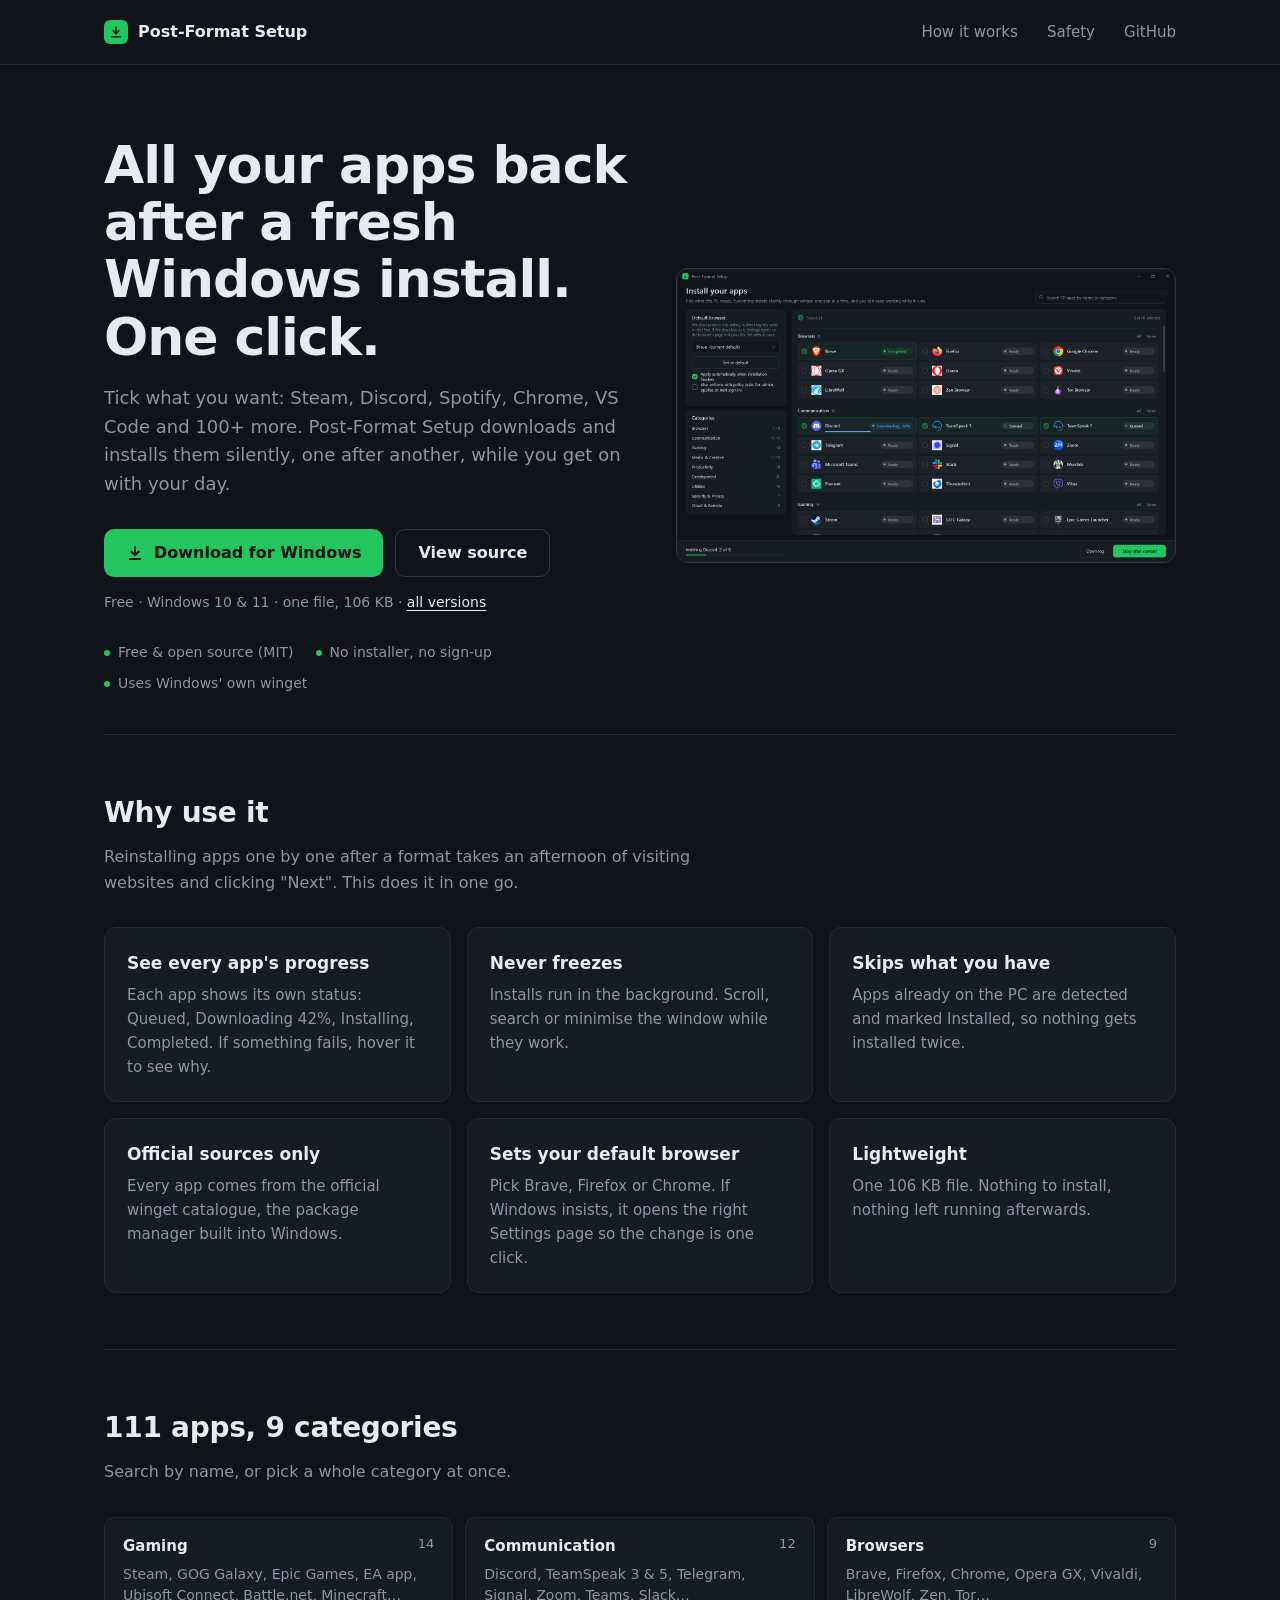
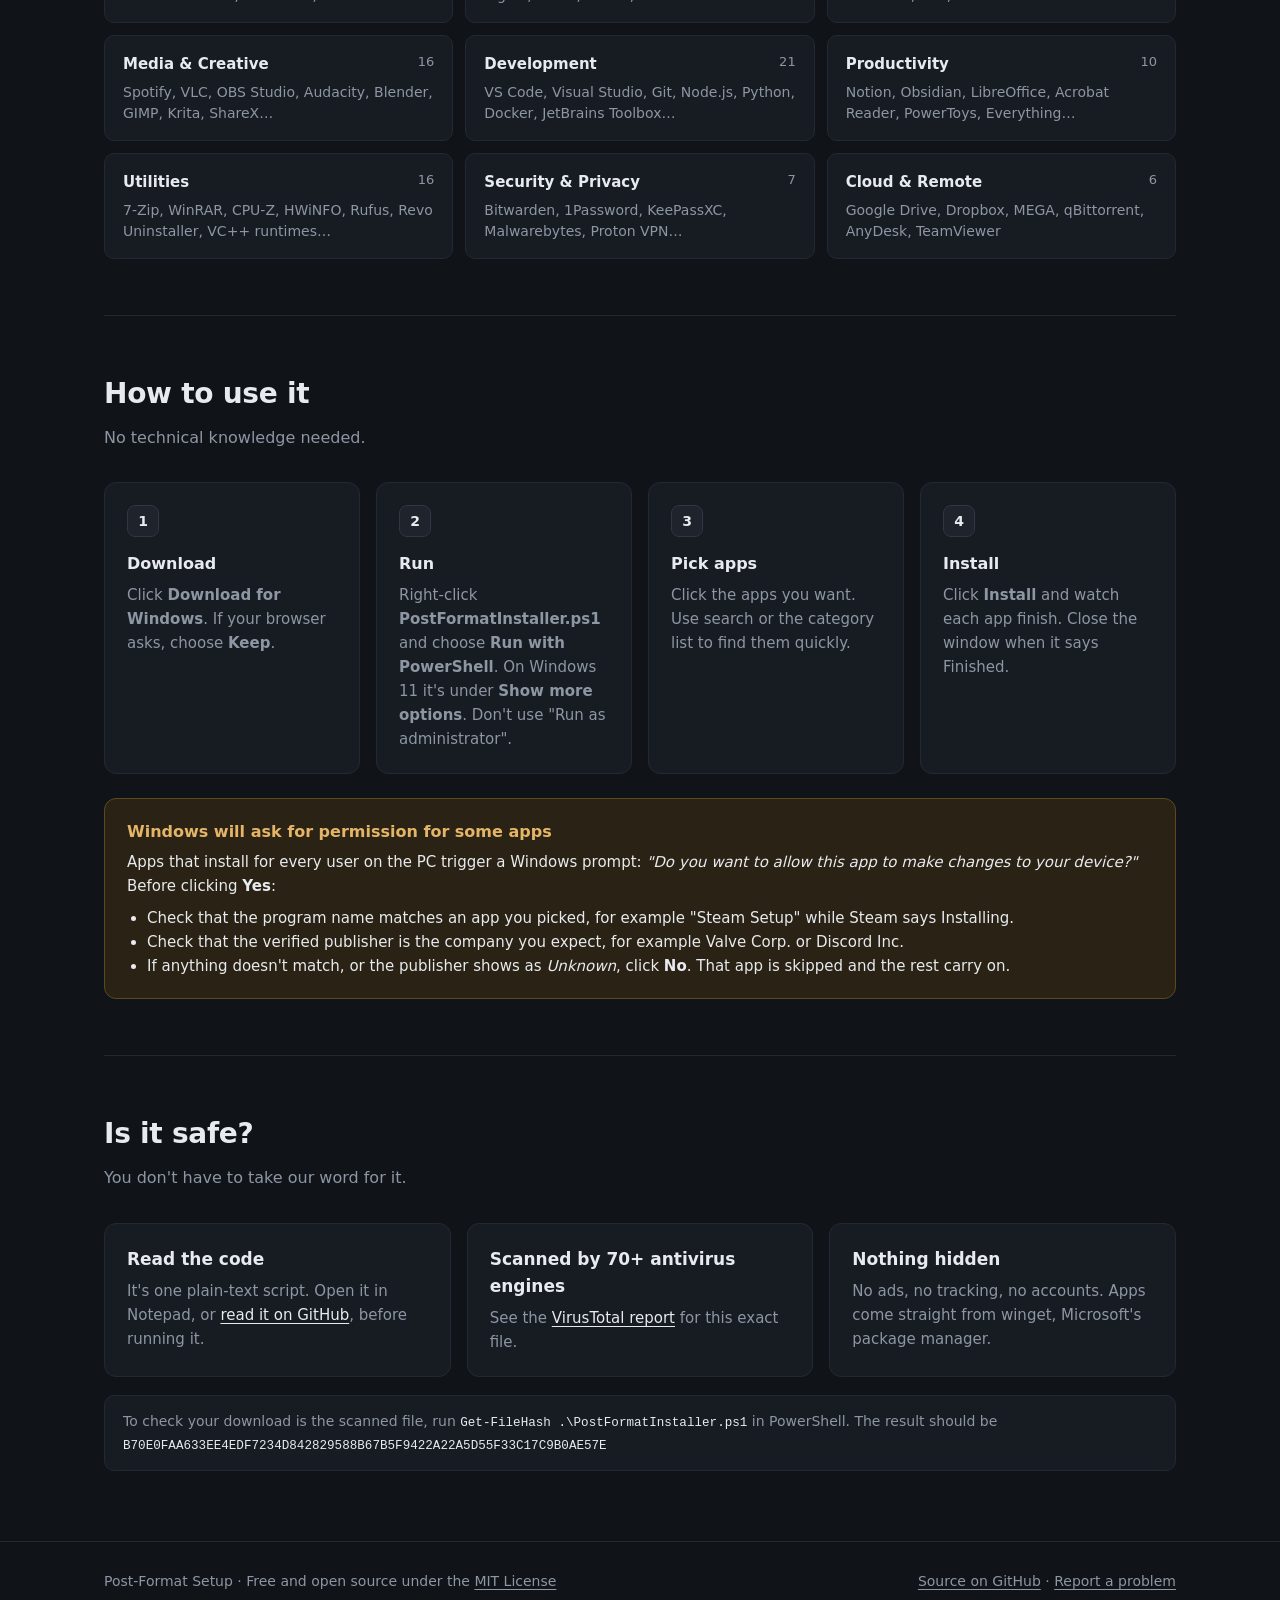
==== docs/index.html @ 49cec513 "Add download page, release download link and screenshot" ====
<!doctype html>
<html lang="en">
<head>
<meta charset="utf-8">
<meta name="viewport" content="width=device-width, initial-scale=1">
<title>Post-Format Setup: install all your apps in one click</title>
<meta name="description" content="Free, open-source Windows tool that installs 111 popular apps after a fresh Windows install. One small PowerShell file, no dependencies.">
<meta property="og:title" content="Post-Format Setup">
<meta property="og:description" content="Install all your apps after a fresh Windows install, in one click. Free and open source.">
<meta property="og:image" content="https://makteti.github.io/post-format-setup/screenshot.png">
<meta name="color-scheme" content="dark">
<style>
  :root {
    --bg: #101318; --surface: #171b22; --surface2: #1e232c; --line: #232934; --line2: #2f3743;
    --text: #e7eaee; --muted: #8d96a3; --accent: #22c55e; --accent-hover: #3bd573; --on-accent: #0b1410;
    --warn-bg: #2a2214; --warn-line: #5c4a1f; --warn: #e5b567;
  }
  * { box-sizing: border-box; }
  html { scroll-behavior: smooth; }
  @media (prefers-reduced-motion: reduce) { html { scroll-behavior: auto; } }
  body {
    margin: 0; background: var(--bg); color: var(--text);
    font: 16px/1.6 "Segoe UI Variable Text", "Segoe UI", system-ui, -apple-system, Roboto, sans-serif;
    -webkit-font-smoothing: antialiased;
  }
  a { color: var(--text); text-underline-offset: 3px; }
  a:focus-visible, .btn:focus-visible { outline: 2px solid #9cc9ff; outline-offset: 3px; border-radius: 8px; }
  .wrap { max-width: 1120px; margin: 0 auto; padding: 0 24px; }
  code, .mono { font-family: "Cascadia Mono", Consolas, ui-monospace, monospace; font-size: .9em; }

  /* Header */
  header { border-bottom: 1px solid var(--line); }
  header .wrap { display: flex; align-items: center; justify-content: space-between; height: 64px; }
  .brand { display: flex; align-items: center; gap: 10px; font-weight: 600; text-decoration: none; }
  .mark { width: 24px; height: 24px; border-radius: 6px; background: var(--accent); display: grid; place-items: center; }
  header nav a { color: var(--muted); text-decoration: none; margin-left: 24px; font-size: 15px; }
  header nav a:hover { color: var(--text); }

  /* Hero */
  .hero { padding: 72px 0 40px; display: grid; grid-template-columns: 1.05fr 1fr; gap: 48px; align-items: center; }
  h1 { font-size: clamp(34px, 5vw, 52px); line-height: 1.1; margin: 0 0 18px; letter-spacing: -0.02em; font-weight: 650; }
  .lede { color: var(--muted); font-size: 18px; margin: 0 0 30px; max-width: 34em; }
  .cta { display: flex; flex-wrap: wrap; gap: 12px; align-items: center; }
  .btn {
    display: inline-flex; align-items: center; gap: 10px; height: 48px; padding: 0 22px; border-radius: 10px;
    font-weight: 600; text-decoration: none; font-size: 16px; transition: background-color .15s ease, border-color .15s ease;
  }
  .btn-primary { background: var(--accent); color: var(--on-accent); }
  .btn-primary:hover { background: var(--accent-hover); }
  .btn-ghost { border: 1px solid var(--line2); color: var(--text); }
  .btn-ghost:hover { background: var(--surface2); }
  .meta { color: var(--muted); font-size: 14px; margin-top: 14px; }
  .facts { list-style: none; padding: 0; margin: 28px 0 0; display: flex; flex-wrap: wrap; gap: 8px 22px; color: var(--muted); font-size: 14px; }
  .facts li::before { content: ""; display: inline-block; width: 6px; height: 6px; border-radius: 50%; background: var(--accent); margin-right: 8px; vertical-align: middle; }
  .hero-shot { border: 1px solid var(--line2); border-radius: 12px; overflow: hidden; background: var(--surface); }
  .hero-shot img { display: block; width: 100%; height: auto; }

  /* Sections */
  section { padding: 56px 0; border-top: 1px solid var(--line); }
  h2 { font-size: 28px; margin: 0 0 8px; letter-spacing: -0.01em; font-weight: 650; }
  .sub { color: var(--muted); margin: 0 0 32px; max-width: 40em; }

  .features { display: grid; grid-template-columns: repeat(3, 1fr); gap: 16px; }
  .card { background: var(--surface); border: 1px solid var(--line); border-radius: 12px; padding: 22px; }
  .card h3 { font-size: 17px; margin: 0 0 6px; }
  .card p { margin: 0; color: var(--muted); font-size: 15px; }

  .cats { display: grid; grid-template-columns: repeat(3, 1fr); gap: 12px; }
  .cat { background: var(--surface); border: 1px solid var(--line); border-radius: 10px; padding: 16px 18px; }
  .cat b { display: flex; justify-content: space-between; font-size: 15px; }
  .cat b span { color: var(--muted); font-weight: 400; font-size: 13px; }
  .cat p { margin: 6px 0 0; color: var(--muted); font-size: 14px; line-height: 1.5; }

  .steps { list-style: none; padding: 0; margin: 0; display: grid; grid-template-columns: repeat(4, 1fr); gap: 16px; counter-reset: s; }
  .steps li { background: var(--surface); border: 1px solid var(--line); border-radius: 12px; padding: 22px; counter-increment: s; }
  .steps li::before {
    content: counter(s); display: grid; place-items: center; width: 30px; height: 30px; border-radius: 8px;
    background: var(--surface2); border: 1px solid var(--line2); font-weight: 600; font-size: 14px; margin-bottom: 14px;
  }
  .steps h3 { font-size: 16px; margin: 0 0 6px; }
  .steps p { margin: 0; color: var(--muted); font-size: 15px; }

  .warn { margin-top: 24px; background: var(--warn-bg); border: 1px solid var(--warn-line); border-radius: 12px; padding: 20px 22px; }
  .warn h3 { margin: 0 0 6px; font-size: 16px; color: var(--warn); }
  .warn p, .warn li { color: var(--text); font-size: 15px; }
  .warn ul { margin: 8px 0 0; padding-left: 20px; }
  .warn p { margin: 0; }

  .trust { display: grid; grid-template-columns: repeat(3, 1fr); gap: 16px; }
  .hash { margin-top: 18px; background: var(--surface); border: 1px solid var(--line); border-radius: 10px; padding: 14px 18px; overflow-wrap: anywhere; color: var(--muted); font-size: 14px; }
  .hash code { color: var(--text); }

  footer { border-top: 1px solid var(--line); padding: 28px 0 40px; color: var(--muted); font-size: 14px; }
  footer .wrap { display: flex; flex-wrap: wrap; justify-content: space-between; gap: 12px; }
  footer a { color: var(--muted); }

  @media (max-width: 900px) {
    .hero { grid-template-columns: 1fr; padding-top: 48px; }
    .features, .cats, .trust { grid-template-columns: 1fr 1fr; }
    .steps { grid-template-columns: 1fr 1fr; }
  }
  @media (max-width: 600px) {
    .wrap { padding: 0 16px; }
    header nav a:not(.gh) { display: none; }
    .features, .cats, .trust, .steps { grid-template-columns: 1fr; }
    .btn { width: 100%; justify-content: center; }
  }
</style>
</head>
<body>

<header>
  <div class="wrap">
    <a class="brand" href="#">
      <span class="mark" aria-hidden="true">
        <svg width="14" height="14" viewBox="0 0 24 24" fill="none" stroke="#0b1410" stroke-width="2.6" stroke-linecap="round" stroke-linejoin="round"><path d="M12 4v11M7 10l5 5 5-5M5 20h14"/></svg>
      </span>
      Post-Format Setup
    </a>
    <nav>
      <a href="#how">How it works</a>
      <a href="#safety">Safety</a>
      <a class="gh" href="https://github.com/Makteti/post-format-setup">GitHub</a>
    </nav>
  </div>
</header>

<main class="wrap">
  <div class="hero">
    <div>
      <h1>All your apps back after a fresh Windows install. One click.</h1>
      <p class="lede">Tick what you want: Steam, Discord, Spotify, Chrome, VS Code and 100+ more. Post-Format Setup downloads and installs them silently, one after another, while you get on with your day.</p>
      <div class="cta">
        <a class="btn btn-primary" href="https://github.com/Makteti/post-format-setup/releases/latest/download/PostFormatInstaller.ps1" download>
          <svg width="18" height="18" viewBox="0 0 24 24" fill="none" stroke="currentColor" stroke-width="2.4" stroke-linecap="round" stroke-linejoin="round" aria-hidden="true"><path d="M12 4v11M7 10l5 5 5-5M5 20h14"/></svg>
          Download for Windows
        </a>
        <a class="btn btn-ghost" href="https://github.com/Makteti/post-format-setup">View source</a>
      </div>
      <p class="meta">Free · Windows 10 &amp; 11 · one file, 106 KB · <a href="https://github.com/Makteti/post-format-setup/releases">all versions</a></p>
      <ul class="facts">
        <li>Free &amp; open source (MIT)</li>
        <li>No installer, no sign-up</li>
        <li>Uses Windows' own winget</li>
      </ul>
    </div>
    <figure class="hero-shot" style="margin:0">
      <img src="screenshot.png" width="1600" height="940" alt="The Post-Format Setup window: apps grouped by category as tiles, with Brave completed, Discord downloading at 52 percent and TeamSpeak queued.">
    </figure>
  </div>

  <section aria-labelledby="f-h">
    <h2 id="f-h">Why use it</h2>
    <p class="sub">Reinstalling apps one by one after a format takes an afternoon of visiting websites and clicking "Next". This does it in one go.</p>
    <div class="features">
      <div class="card"><h3>See every app's progress</h3><p>Each app shows its own status: Queued, Downloading 42%, Installing, Completed. If something fails, hover it to see why.</p></div>
      <div class="card"><h3>Never freezes</h3><p>Installs run in the background. Scroll, search or minimise the window while they work.</p></div>
      <div class="card"><h3>Skips what you have</h3><p>Apps already on the PC are detected and marked Installed, so nothing gets installed twice.</p></div>
      <div class="card"><h3>Official sources only</h3><p>Every app comes from the official winget catalogue, the package manager built into Windows.</p></div>
      <div class="card"><h3>Sets your default browser</h3><p>Pick Brave, Firefox or Chrome. If Windows insists, it opens the right Settings page so the change is one click.</p></div>
      <div class="card"><h3>Lightweight</h3><p>One 106 KB file. Nothing to install, nothing left running afterwards.</p></div>
    </div>
  </section>

  <section aria-labelledby="c-h">
    <h2 id="c-h">111 apps, 9 categories</h2>
    <p class="sub">Search by name, or pick a whole category at once.</p>
    <div class="cats">
      <div class="cat"><b>Gaming <span>14</span></b><p>Steam, GOG Galaxy, Epic Games, EA app, Ubisoft Connect, Battle.net, Minecraft…</p></div>
      <div class="cat"><b>Communication <span>12</span></b><p>Discord, TeamSpeak 3 &amp; 5, Telegram, Signal, Zoom, Teams, Slack…</p></div>
      <div class="cat"><b>Browsers <span>9</span></b><p>Brave, Firefox, Chrome, Opera GX, Vivaldi, LibreWolf, Zen, Tor…</p></div>
      <div class="cat"><b>Media &amp; Creative <span>16</span></b><p>Spotify, VLC, OBS Studio, Audacity, Blender, GIMP, Krita, ShareX…</p></div>
      <div class="cat"><b>Development <span>21</span></b><p>VS Code, Visual Studio, Git, Node.js, Python, Docker, JetBrains Toolbox…</p></div>
      <div class="cat"><b>Productivity <span>10</span></b><p>Notion, Obsidian, LibreOffice, Acrobat Reader, PowerToys, Everything…</p></div>
      <div class="cat"><b>Utilities <span>16</span></b><p>7-Zip, WinRAR, CPU-Z, HWiNFO, Rufus, Revo Uninstaller, VC++ runtimes…</p></div>
      <div class="cat"><b>Security &amp; Privacy <span>7</span></b><p>Bitwarden, 1Password, KeePassXC, Malwarebytes, Proton VPN…</p></div>
      <div class="cat"><b>Cloud &amp; Remote <span>6</span></b><p>Google Drive, Dropbox, MEGA, qBittorrent, AnyDesk, TeamViewer</p></div>
    </div>
  </section>

  <section id="how" aria-labelledby="h-h">
    <h2 id="h-h">How to use it</h2>
    <p class="sub">No technical knowledge needed.</p>
    <ol class="steps">
      <li><h3>Download</h3><p>Click <b>Download for Windows</b>. If your browser asks, choose <b>Keep</b>.</p></li>
      <li><h3>Run</h3><p>Right-click <b>PostFormatInstaller.ps1</b> and choose <b>Run with PowerShell</b>. On Windows 11 it's under <b>Show more options</b>. Don't use "Run as administrator".</p></li>
      <li><h3>Pick apps</h3><p>Click the apps you want. Use search or the category list to find them quickly.</p></li>
      <li><h3>Install</h3><p>Click <b>Install</b> and watch each app finish. Close the window when it says Finished.</p></li>
    </ol>
    <div class="warn" role="note">
      <h3>Windows will ask for permission for some apps</h3>
      <p>Apps that install for every user on the PC trigger a Windows prompt: <i>"Do you want to allow this app to make changes to your device?"</i> Before clicking <b>Yes</b>:</p>
      <ul>
        <li>Check that the program name matches an app you picked, for example "Steam Setup" while Steam says Installing.</li>
        <li>Check that the verified publisher is the company you expect, for example Valve Corp. or Discord Inc.</li>
        <li>If anything doesn't match, or the publisher shows as <i>Unknown</i>, click <b>No</b>. That app is skipped and the rest carry on.</li>
      </ul>
    </div>
  </section>

  <section id="safety" aria-labelledby="s-h">
    <h2 id="s-h">Is it safe?</h2>
    <p class="sub">You don't have to take our word for it.</p>
    <div class="trust">
      <div class="card"><h3>Read the code</h3><p>It's one plain-text script. Open it in Notepad, or <a href="https://github.com/Makteti/post-format-setup/blob/main/PostFormatInstaller.ps1">read it on GitHub</a>, before running it.</p></div>
      <div class="card"><h3>Scanned by 70+ antivirus engines</h3><p>See the <a href="https://www.virustotal.com/gui/file/b70e0faa633ee4edf7234d842829588b67b5f9422a22a5d55f33c17c9b0ae57e/detection">VirusTotal report</a> for this exact file.</p></div>
      <div class="card"><h3>Nothing hidden</h3><p>No ads, no tracking, no accounts. Apps come straight from winget, Microsoft's package manager.</p></div>
    </div>
    <p class="hash">To check your download is the scanned file, run <code>Get-FileHash .\PostFormatInstaller.ps1</code> in PowerShell. The result should be<br><code>B70E0FAA633EE4EDF7234D842829588B67B5F9422A22A5D55F33C17C9B0AE57E</code></p>
  </section>
</main>

<footer>
  <div class="wrap">
    <span>Post-Format Setup · Free and open source under the <a href="https://github.com/Makteti/post-format-setup/blob/main/LICENSE">MIT License</a></span>
    <span><a href="https://github.com/Makteti/post-format-setup">Source on GitHub</a> · <a href="https://github.com/Makteti/post-format-setup/issues">Report a problem</a></span>
  </div>
</footer>

</body>
</html>
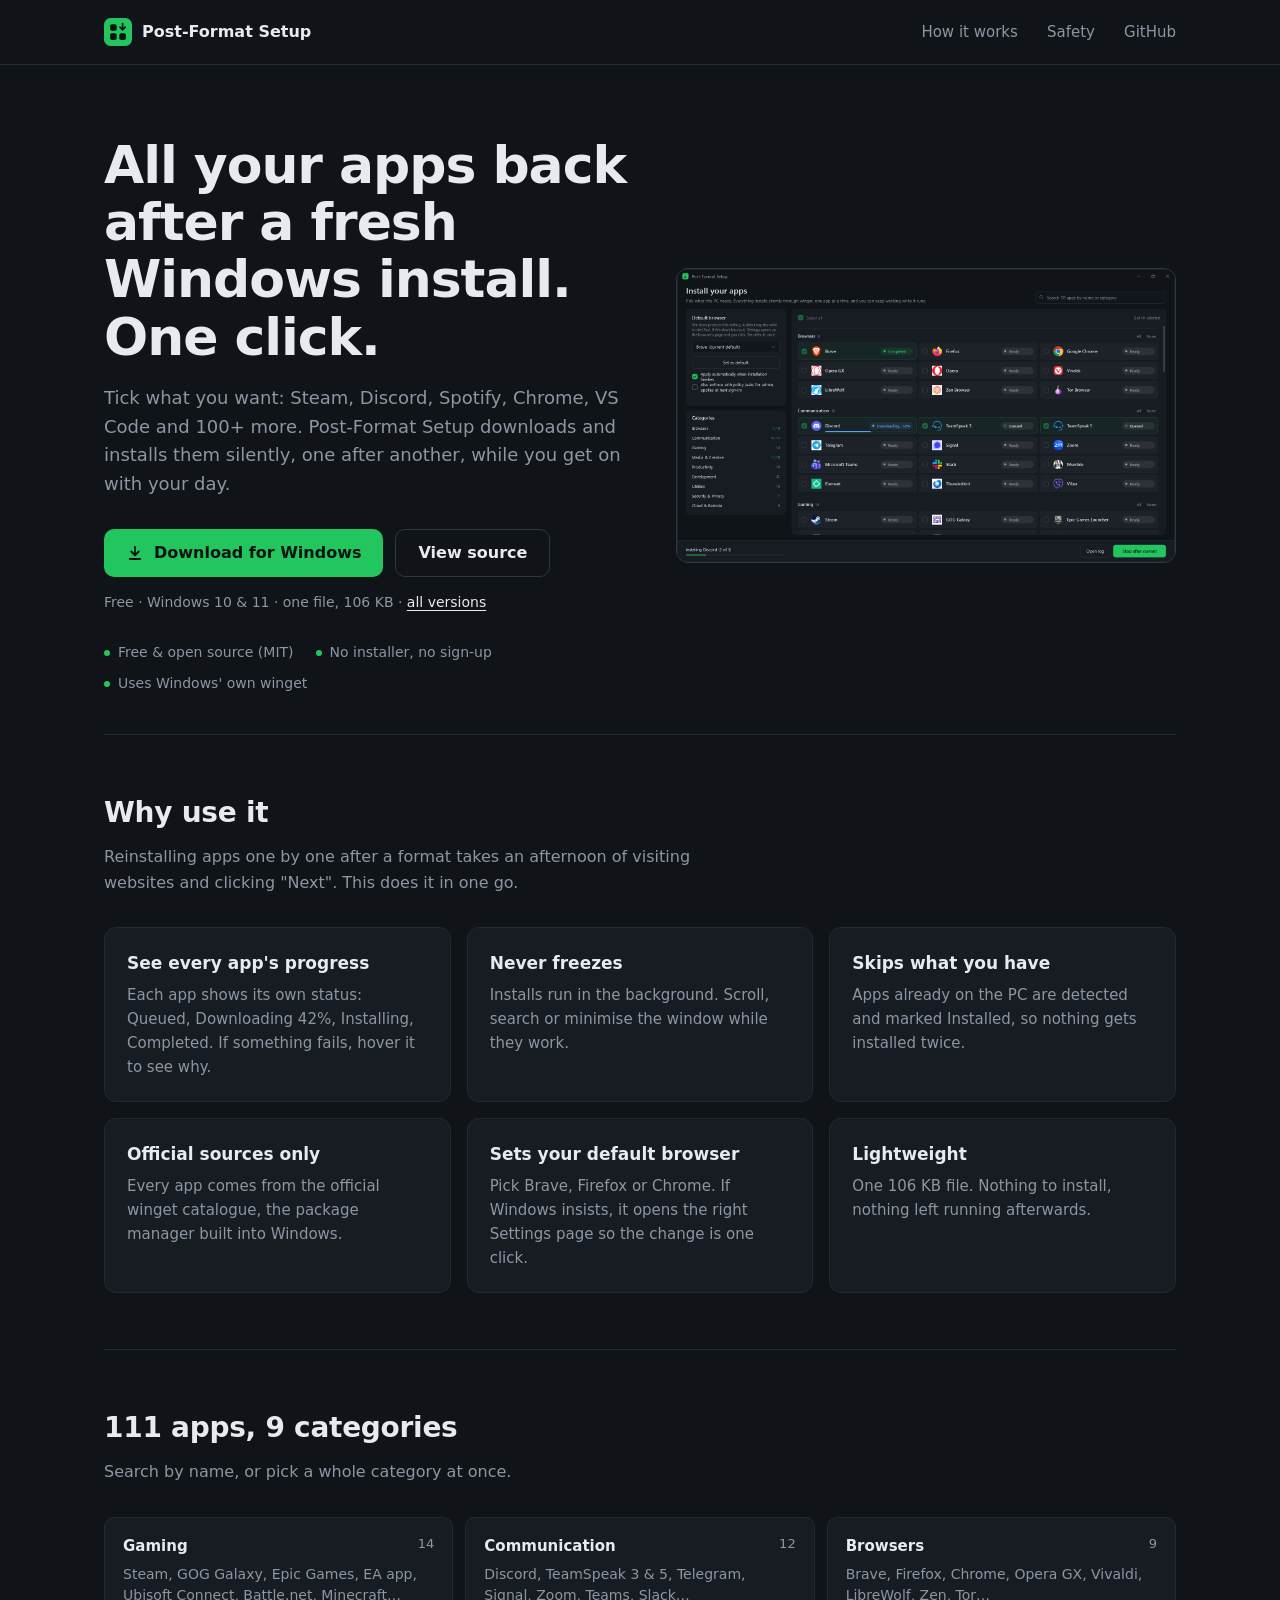
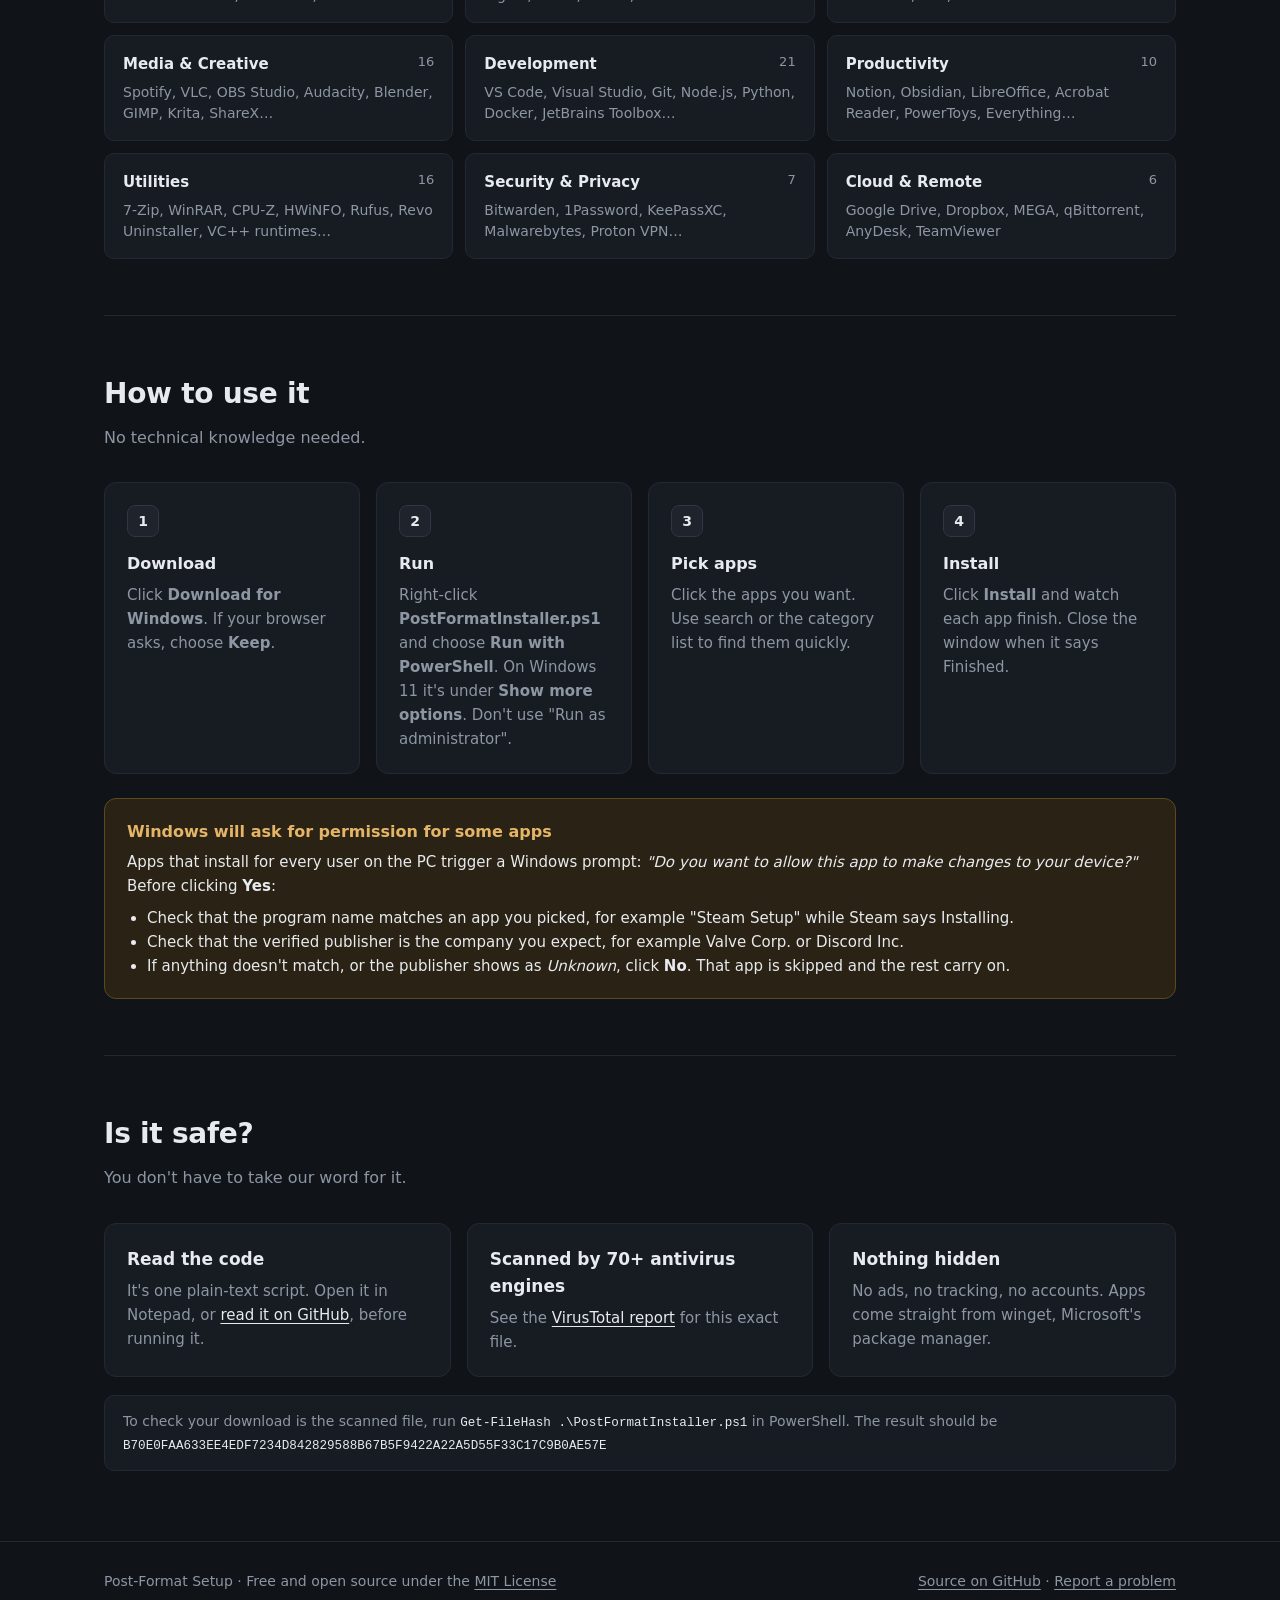
==== commit a634e1bb: "Add logo and use it on the website and README" ====
--- a/docs/index.html
+++ b/docs/index.html
@@ -9,6 +9,8 @@
 <meta property="og:description" content="Install all your apps after a fresh Windows install, in one click. Free and open source.">
 <meta property="og:image" content="https://makteti.github.io/post-format-setup/screenshot.png">
 <meta name="color-scheme" content="dark">
+<link rel="icon" href="favicon.svg" type="image/svg+xml">
+<link rel="apple-touch-icon" href="brand/logo-512.png">
 <style>
   :root {
     --bg: #101318; --surface: #171b22; --surface2: #1e232c; --line: #232934; --line2: #2f3743;
@@ -32,7 +34,6 @@
   header { border-bottom: 1px solid var(--line); }
   header .wrap { display: flex; align-items: center; justify-content: space-between; height: 64px; }
   .brand { display: flex; align-items: center; gap: 10px; font-weight: 600; text-decoration: none; }
-  .mark { width: 24px; height: 24px; border-radius: 6px; background: var(--accent); display: grid; place-items: center; }
   header nav a { color: var(--muted); text-decoration: none; margin-left: 24px; font-size: 15px; }
   header nav a:hover { color: var(--text); }
 
@@ -112,9 +113,7 @@
 <header>
   <div class="wrap">
     <a class="brand" href="#">
-      <span class="mark" aria-hidden="true">
-        <svg width="14" height="14" viewBox="0 0 24 24" fill="none" stroke="#0b1410" stroke-width="2.6" stroke-linecap="round" stroke-linejoin="round"><path d="M12 4v11M7 10l5 5 5-5M5 20h14"/></svg>
-      </span>
+      <img src="brand/logo.svg" width="28" height="28" alt="">
       Post-Format Setup
     </a>
     <nav>
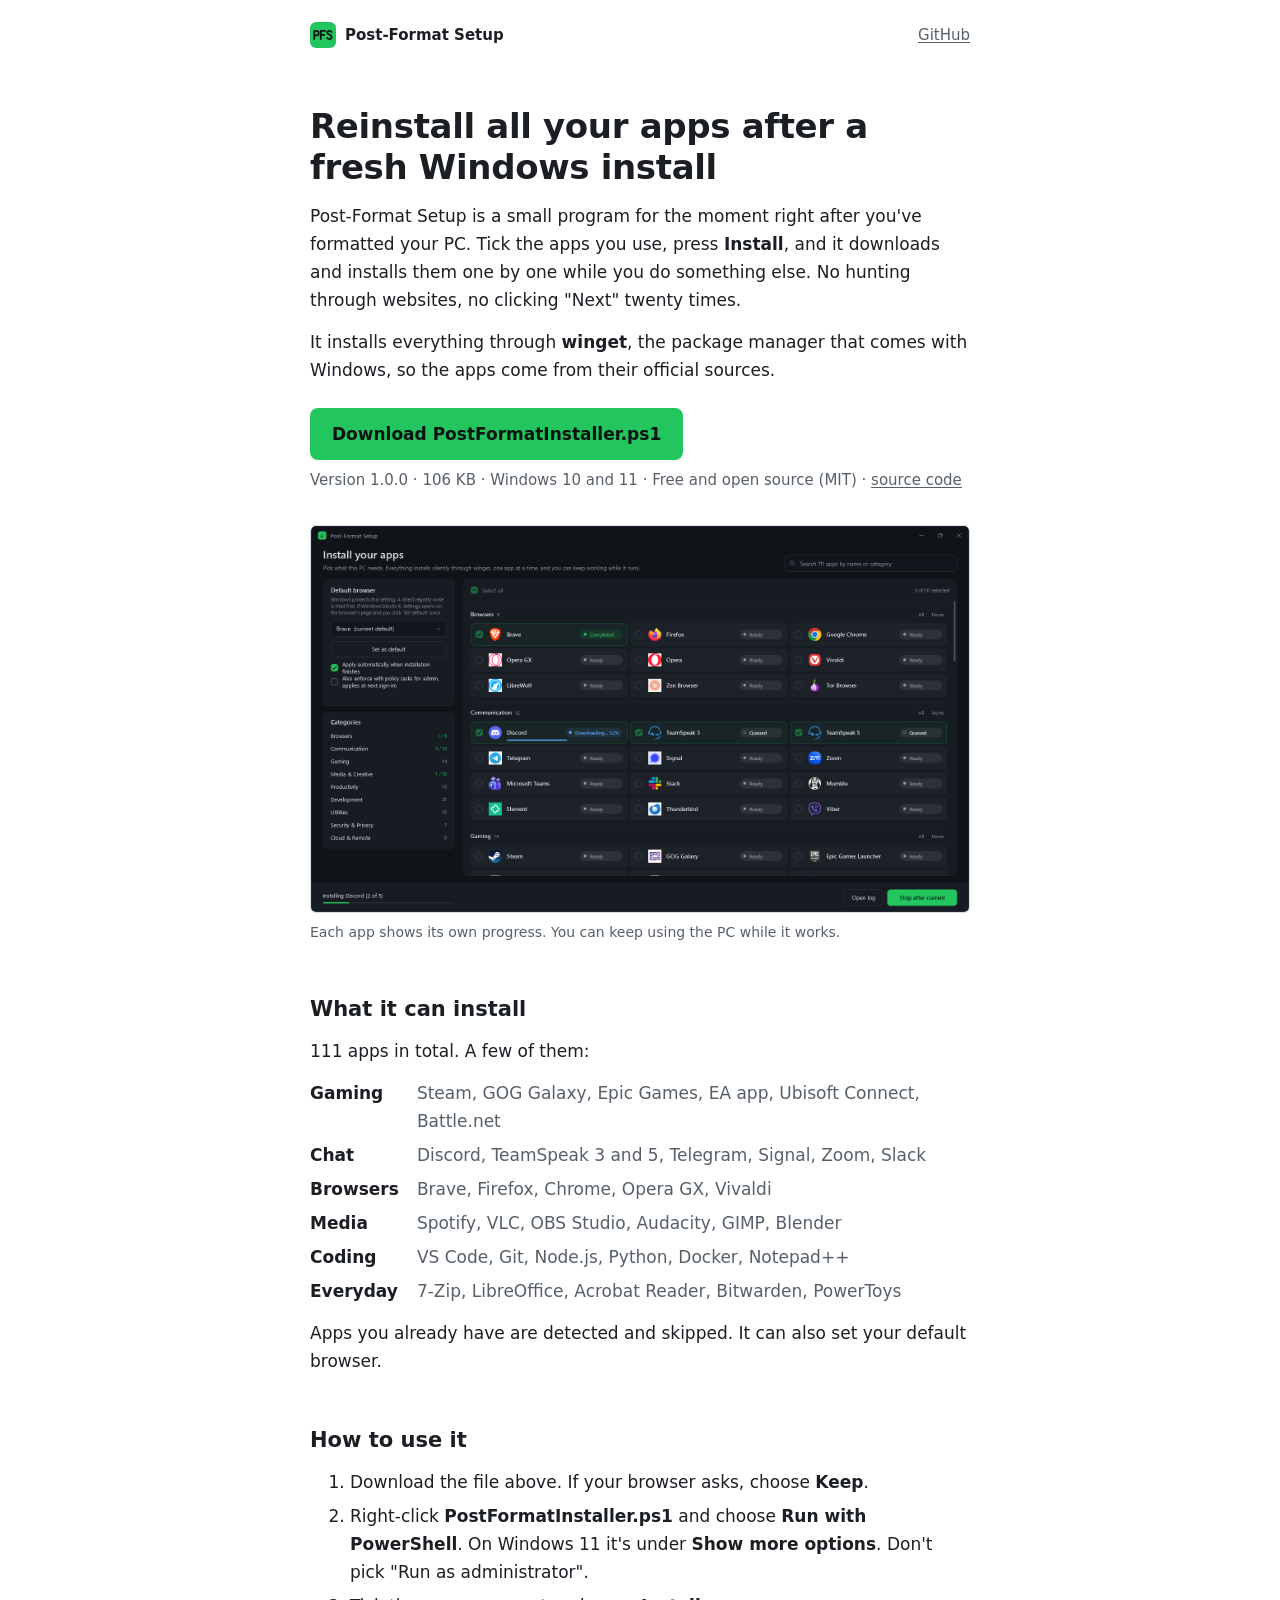
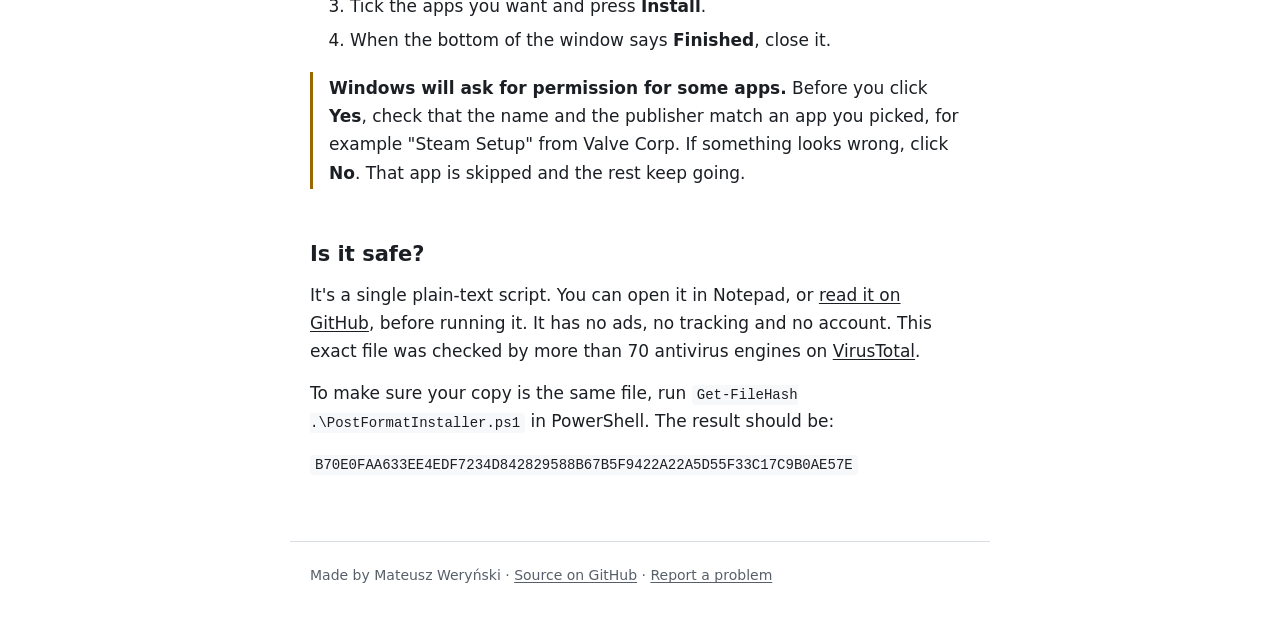
==== commit d3a13583: "Simplify website and add PFS lettering to the logo" ====
--- a/docs/index.html
+++ b/docs/index.html
@@ -3,217 +3,122 @@
 <head>
 <meta charset="utf-8">
 <meta name="viewport" content="width=device-width, initial-scale=1">
-<title>Post-Format Setup: install all your apps in one click</title>
-<meta name="description" content="Free, open-source Windows tool that installs 111 popular apps after a fresh Windows install. One small PowerShell file, no dependencies.">
+<title>Post-Format Setup</title>
+<meta name="description" content="A small, free Windows program that reinstalls your apps after you format your PC. Tick what you want, press Install.">
 <meta property="og:title" content="Post-Format Setup">
-<meta property="og:description" content="Install all your apps after a fresh Windows install, in one click. Free and open source.">
+<meta property="og:description" content="A small, free Windows program that reinstalls your apps after you format your PC.">
 <meta property="og:image" content="https://makteti.github.io/post-format-setup/screenshot.png">
-<meta name="color-scheme" content="dark">
 <link rel="icon" href="favicon.svg" type="image/svg+xml">
 <link rel="apple-touch-icon" href="brand/logo-512.png">
 <style>
   :root {
-    --bg: #101318; --surface: #171b22; --surface2: #1e232c; --line: #232934; --line2: #2f3743;
-    --text: #e7eaee; --muted: #8d96a3; --accent: #22c55e; --accent-hover: #3bd573; --on-accent: #0b1410;
-    --warn-bg: #2a2214; --warn-line: #5c4a1f; --warn: #e5b567;
+    --bg: #ffffff; --text: #1b1f24; --muted: #57606a; --line: #d8dee4; --soft: #f6f8fa;
+    --button: #22c55e; --button-hover: #1fb455; --on-button: #0b1410; --note: #9a6700;
+    color-scheme: light dark;
+  }
+  @media (prefers-color-scheme: dark) {
+    :root { --bg: #0f1216; --text: #e6e9ed; --muted: #9aa4af; --line: #2a313b; --soft: #161b22; --note: #d29922; }
   }
   * { box-sizing: border-box; }
-  html { scroll-behavior: smooth; }
-  @media (prefers-reduced-motion: reduce) { html { scroll-behavior: auto; } }
   body {
     margin: 0; background: var(--bg); color: var(--text);
-    font: 16px/1.6 "Segoe UI Variable Text", "Segoe UI", system-ui, -apple-system, Roboto, sans-serif;
-    -webkit-font-smoothing: antialiased;
+    font: 17px/1.65 "Segoe UI", system-ui, -apple-system, Roboto, Helvetica, Arial, sans-serif;
   }
-  a { color: var(--text); text-underline-offset: 3px; }
-  a:focus-visible, .btn:focus-visible { outline: 2px solid #9cc9ff; outline-offset: 3px; border-radius: 8px; }
-  .wrap { max-width: 1120px; margin: 0 auto; padding: 0 24px; }
-  code, .mono { font-family: "Cascadia Mono", Consolas, ui-monospace, monospace; font-size: .9em; }
+  main, header, footer { max-width: 700px; margin: 0 auto; padding: 0 20px; }
+  a { color: inherit; text-underline-offset: 2px; }
+  a:hover { color: var(--muted); }
+  a:focus-visible { outline: 2px solid currentColor; outline-offset: 2px; border-radius: 3px; }
+  code { font: 14px/1.5 "Cascadia Mono", Consolas, ui-monospace, monospace; background: var(--soft); padding: 2px 5px; border-radius: 4px; overflow-wrap: anywhere; }
 
-  /* Header */
-  header { border-bottom: 1px solid var(--line); }
-  header .wrap { display: flex; align-items: center; justify-content: space-between; height: 64px; }
-  .brand { display: flex; align-items: center; gap: 10px; font-weight: 600; text-decoration: none; }
-  header nav a { color: var(--muted); text-decoration: none; margin-left: 24px; font-size: 15px; }
-  header nav a:hover { color: var(--text); }
+  header { display: flex; justify-content: space-between; align-items: center; padding-top: 22px; padding-bottom: 22px; font-size: 15px; }
+  header .name { display: flex; align-items: center; gap: 9px; font-weight: 600; text-decoration: none; }
+  header nav a { margin-left: 18px; color: var(--muted); }
 
-  /* Hero */
-  .hero { padding: 72px 0 40px; display: grid; grid-template-columns: 1.05fr 1fr; gap: 48px; align-items: center; }
-  h1 { font-size: clamp(34px, 5vw, 52px); line-height: 1.1; margin: 0 0 18px; letter-spacing: -0.02em; font-weight: 650; }
-  .lede { color: var(--muted); font-size: 18px; margin: 0 0 30px; max-width: 34em; }
-  .cta { display: flex; flex-wrap: wrap; gap: 12px; align-items: center; }
-  .btn {
-    display: inline-flex; align-items: center; gap: 10px; height: 48px; padding: 0 22px; border-radius: 10px;
-    font-weight: 600; text-decoration: none; font-size: 16px; transition: background-color .15s ease, border-color .15s ease;
+  h1 { font-size: 34px; line-height: 1.2; margin: 36px 0 14px; letter-spacing: -0.01em; }
+  h2 { font-size: 21px; margin: 48px 0 10px; }
+  p, ul, ol { margin: 0 0 14px; }
+  li { margin-bottom: 6px; }
+  .muted { color: var(--muted); }
+
+  .download {
+    display: inline-block; margin: 10px 0 8px; padding: 12px 22px; border-radius: 8px;
+    background: var(--button); color: var(--on-button); font-weight: 600; text-decoration: none;
   }
-  .btn-primary { background: var(--accent); color: var(--on-accent); }
-  .btn-primary:hover { background: var(--accent-hover); }
-  .btn-ghost { border: 1px solid var(--line2); color: var(--text); }
-  .btn-ghost:hover { background: var(--surface2); }
-  .meta { color: var(--muted); font-size: 14px; margin-top: 14px; }
-  .facts { list-style: none; padding: 0; margin: 28px 0 0; display: flex; flex-wrap: wrap; gap: 8px 22px; color: var(--muted); font-size: 14px; }
-  .facts li::before { content: ""; display: inline-block; width: 6px; height: 6px; border-radius: 50%; background: var(--accent); margin-right: 8px; vertical-align: middle; }
-  .hero-shot { border: 1px solid var(--line2); border-radius: 12px; overflow: hidden; background: var(--surface); }
-  .hero-shot img { display: block; width: 100%; height: auto; }
+  .download:hover { background: var(--button-hover); color: var(--on-button); }
+  .download:focus-visible { outline: 3px solid var(--text); outline-offset: 3px; }
+  .meta { font-size: 15px; color: var(--muted); }
 
-  /* Sections */
-  section { padding: 56px 0; border-top: 1px solid var(--line); }
-  h2 { font-size: 28px; margin: 0 0 8px; letter-spacing: -0.01em; font-weight: 650; }
-  .sub { color: var(--muted); margin: 0 0 32px; max-width: 40em; }
+  figure { margin: 32px 0 0; }
+  figure img { display: block; width: 100%; height: auto; border: 1px solid var(--line); border-radius: 6px; }
+  figcaption { font-size: 14px; color: var(--muted); margin-top: 8px; }
 
-  .features { display: grid; grid-template-columns: repeat(3, 1fr); gap: 16px; }
-  .card { background: var(--surface); border: 1px solid var(--line); border-radius: 12px; padding: 22px; }
-  .card h3 { font-size: 17px; margin: 0 0 6px; }
-  .card p { margin: 0; color: var(--muted); font-size: 15px; }
+  dl { margin: 0; display: grid; grid-template-columns: max-content 1fr; gap: 6px 18px; }
+  dt { font-weight: 600; }
+  dd { margin: 0; color: var(--muted); }
 
-  .cats { display: grid; grid-template-columns: repeat(3, 1fr); gap: 12px; }
-  .cat { background: var(--surface); border: 1px solid var(--line); border-radius: 10px; padding: 16px 18px; }
-  .cat b { display: flex; justify-content: space-between; font-size: 15px; }
-  .cat b span { color: var(--muted); font-weight: 400; font-size: 13px; }
-  .cat p { margin: 6px 0 0; color: var(--muted); font-size: 14px; line-height: 1.5; }
+  .note { border-left: 3px solid var(--note); padding: 2px 0 2px 16px; margin: 18px 0 0; }
 
-  .steps { list-style: none; padding: 0; margin: 0; display: grid; grid-template-columns: repeat(4, 1fr); gap: 16px; counter-reset: s; }
-  .steps li { background: var(--surface); border: 1px solid var(--line); border-radius: 12px; padding: 22px; counter-increment: s; }
-  .steps li::before {
-    content: counter(s); display: grid; place-items: center; width: 30px; height: 30px; border-radius: 8px;
-    background: var(--surface2); border: 1px solid var(--line2); font-weight: 600; font-size: 14px; margin-bottom: 14px;
-  }
-  .steps h3 { font-size: 16px; margin: 0 0 6px; }
-  .steps p { margin: 0; color: var(--muted); font-size: 15px; }
+  footer { margin-top: 64px; padding-top: 22px; padding-bottom: 40px; border-top: 1px solid var(--line); font-size: 14px; color: var(--muted); }
 
-  .warn { margin-top: 24px; background: var(--warn-bg); border: 1px solid var(--warn-line); border-radius: 12px; padding: 20px 22px; }
-  .warn h3 { margin: 0 0 6px; font-size: 16px; color: var(--warn); }
-  .warn p, .warn li { color: var(--text); font-size: 15px; }
-  .warn ul { margin: 8px 0 0; padding-left: 20px; }
-  .warn p { margin: 0; }
-
-  .trust { display: grid; grid-template-columns: repeat(3, 1fr); gap: 16px; }
-  .hash { margin-top: 18px; background: var(--surface); border: 1px solid var(--line); border-radius: 10px; padding: 14px 18px; overflow-wrap: anywhere; color: var(--muted); font-size: 14px; }
-  .hash code { color: var(--text); }
-
-  footer { border-top: 1px solid var(--line); padding: 28px 0 40px; color: var(--muted); font-size: 14px; }
-  footer .wrap { display: flex; flex-wrap: wrap; justify-content: space-between; gap: 12px; }
-  footer a { color: var(--muted); }
-
-  @media (max-width: 900px) {
-    .hero { grid-template-columns: 1fr; padding-top: 48px; }
-    .features, .cats, .trust { grid-template-columns: 1fr 1fr; }
-    .steps { grid-template-columns: 1fr 1fr; }
-  }
-  @media (max-width: 600px) {
-    .wrap { padding: 0 16px; }
-    header nav a:not(.gh) { display: none; }
-    .features, .cats, .trust, .steps { grid-template-columns: 1fr; }
-    .btn { width: 100%; justify-content: center; }
+  @media (max-width: 560px) {
+    body { font-size: 16px; }
+    h1 { font-size: 28px; margin-top: 20px; }
+    dl { grid-template-columns: 1fr; gap: 0; }
+    dd { margin-bottom: 10px; }
+    .download { display: block; text-align: center; }
   }
 </style>
 </head>
 <body>
 
 <header>
-  <div class="wrap">
-    <a class="brand" href="#">
-      <img src="brand/logo.svg" width="28" height="28" alt="">
-      Post-Format Setup
-    </a>
-    <nav>
-      <a href="#how">How it works</a>
-      <a href="#safety">Safety</a>
-      <a class="gh" href="https://github.com/Makteti/post-format-setup">GitHub</a>
-    </nav>
-  </div>
+  <a class="name" href="./"><img src="brand/logo.svg" width="26" height="26" alt="">Post-Format Setup</a>
+  <nav><a href="https://github.com/Makteti/post-format-setup">GitHub</a></nav>
 </header>
 
-<main class="wrap">
-  <div class="hero">
-    <div>
-      <h1>All your apps back after a fresh Windows install. One click.</h1>
-      <p class="lede">Tick what you want: Steam, Discord, Spotify, Chrome, VS Code and 100+ more. Post-Format Setup downloads and installs them silently, one after another, while you get on with your day.</p>
-      <div class="cta">
-        <a class="btn btn-primary" href="https://github.com/Makteti/post-format-setup/releases/latest/download/PostFormatInstaller.ps1" download>
-          <svg width="18" height="18" viewBox="0 0 24 24" fill="none" stroke="currentColor" stroke-width="2.4" stroke-linecap="round" stroke-linejoin="round" aria-hidden="true"><path d="M12 4v11M7 10l5 5 5-5M5 20h14"/></svg>
-          Download for Windows
-        </a>
-        <a class="btn btn-ghost" href="https://github.com/Makteti/post-format-setup">View source</a>
-      </div>
-      <p class="meta">Free · Windows 10 &amp; 11 · one file, 106 KB · <a href="https://github.com/Makteti/post-format-setup/releases">all versions</a></p>
-      <ul class="facts">
-        <li>Free &amp; open source (MIT)</li>
-        <li>No installer, no sign-up</li>
-        <li>Uses Windows' own winget</li>
-      </ul>
-    </div>
-    <figure class="hero-shot" style="margin:0">
-      <img src="screenshot.png" width="1600" height="940" alt="The Post-Format Setup window: apps grouped by category as tiles, with Brave completed, Discord downloading at 52 percent and TeamSpeak queued.">
-    </figure>
-  </div>
+<main>
+  <h1>Reinstall all your apps after a fresh Windows install</h1>
+  <p>Post-Format Setup is a small program for the moment right after you've formatted your PC. Tick the apps you use, press <b>Install</b>, and it downloads and installs them one by one while you do something else. No hunting through websites, no clicking "Next" twenty times.</p>
+  <p>It installs everything through <b>winget</b>, the package manager that comes with Windows, so the apps come from their official sources.</p>
 
-  <section aria-labelledby="f-h">
-    <h2 id="f-h">Why use it</h2>
-    <p class="sub">Reinstalling apps one by one after a format takes an afternoon of visiting websites and clicking "Next". This does it in one go.</p>
-    <div class="features">
-      <div class="card"><h3>See every app's progress</h3><p>Each app shows its own status: Queued, Downloading 42%, Installing, Completed. If something fails, hover it to see why.</p></div>
-      <div class="card"><h3>Never freezes</h3><p>Installs run in the background. Scroll, search or minimise the window while they work.</p></div>
-      <div class="card"><h3>Skips what you have</h3><p>Apps already on the PC are detected and marked Installed, so nothing gets installed twice.</p></div>
-      <div class="card"><h3>Official sources only</h3><p>Every app comes from the official winget catalogue, the package manager built into Windows.</p></div>
-      <div class="card"><h3>Sets your default browser</h3><p>Pick Brave, Firefox or Chrome. If Windows insists, it opens the right Settings page so the change is one click.</p></div>
-      <div class="card"><h3>Lightweight</h3><p>One 106 KB file. Nothing to install, nothing left running afterwards.</p></div>
-    </div>
-  </section>
+  <a class="download" href="https://github.com/Makteti/post-format-setup/releases/latest/download/PostFormatInstaller.ps1" download>Download PostFormatInstaller.ps1</a>
+  <p class="meta">Version 1.0.0 · 106 KB · Windows 10 and 11 · Free and open source (MIT) · <a href="https://github.com/Makteti/post-format-setup">source code</a></p>
 
-  <section aria-labelledby="c-h">
-    <h2 id="c-h">111 apps, 9 categories</h2>
-    <p class="sub">Search by name, or pick a whole category at once.</p>
-    <div class="cats">
-      <div class="cat"><b>Gaming <span>14</span></b><p>Steam, GOG Galaxy, Epic Games, EA app, Ubisoft Connect, Battle.net, Minecraft…</p></div>
-      <div class="cat"><b>Communication <span>12</span></b><p>Discord, TeamSpeak 3 &amp; 5, Telegram, Signal, Zoom, Teams, Slack…</p></div>
-      <div class="cat"><b>Browsers <span>9</span></b><p>Brave, Firefox, Chrome, Opera GX, Vivaldi, LibreWolf, Zen, Tor…</p></div>
-      <div class="cat"><b>Media &amp; Creative <span>16</span></b><p>Spotify, VLC, OBS Studio, Audacity, Blender, GIMP, Krita, ShareX…</p></div>
-      <div class="cat"><b>Development <span>21</span></b><p>VS Code, Visual Studio, Git, Node.js, Python, Docker, JetBrains Toolbox…</p></div>
-      <div class="cat"><b>Productivity <span>10</span></b><p>Notion, Obsidian, LibreOffice, Acrobat Reader, PowerToys, Everything…</p></div>
-      <div class="cat"><b>Utilities <span>16</span></b><p>7-Zip, WinRAR, CPU-Z, HWiNFO, Rufus, Revo Uninstaller, VC++ runtimes…</p></div>
-      <div class="cat"><b>Security &amp; Privacy <span>7</span></b><p>Bitwarden, 1Password, KeePassXC, Malwarebytes, Proton VPN…</p></div>
-      <div class="cat"><b>Cloud &amp; Remote <span>6</span></b><p>Google Drive, Dropbox, MEGA, qBittorrent, AnyDesk, TeamViewer</p></div>
-    </div>
-  </section>
+  <figure>
+    <img src="screenshot.png" width="1600" height="940" alt="The Post-Format Setup window. Apps are grouped by category; Brave shows Completed, Discord is downloading at 52 percent and both TeamSpeak versions are queued.">
+    <figcaption>Each app shows its own progress. You can keep using the PC while it works.</figcaption>
+  </figure>
 
-  <section id="how" aria-labelledby="h-h">
-    <h2 id="h-h">How to use it</h2>
-    <p class="sub">No technical knowledge needed.</p>
-    <ol class="steps">
-      <li><h3>Download</h3><p>Click <b>Download for Windows</b>. If your browser asks, choose <b>Keep</b>.</p></li>
-      <li><h3>Run</h3><p>Right-click <b>PostFormatInstaller.ps1</b> and choose <b>Run with PowerShell</b>. On Windows 11 it's under <b>Show more options</b>. Don't use "Run as administrator".</p></li>
-      <li><h3>Pick apps</h3><p>Click the apps you want. Use search or the category list to find them quickly.</p></li>
-      <li><h3>Install</h3><p>Click <b>Install</b> and watch each app finish. Close the window when it says Finished.</p></li>
-    </ol>
-    <div class="warn" role="note">
-      <h3>Windows will ask for permission for some apps</h3>
-      <p>Apps that install for every user on the PC trigger a Windows prompt: <i>"Do you want to allow this app to make changes to your device?"</i> Before clicking <b>Yes</b>:</p>
-      <ul>
-        <li>Check that the program name matches an app you picked, for example "Steam Setup" while Steam says Installing.</li>
-        <li>Check that the verified publisher is the company you expect, for example Valve Corp. or Discord Inc.</li>
-        <li>If anything doesn't match, or the publisher shows as <i>Unknown</i>, click <b>No</b>. That app is skipped and the rest carry on.</li>
-      </ul>
-    </div>
-  </section>
+  <h2>What it can install</h2>
+  <p>111 apps in total. A few of them:</p>
+  <dl>
+    <dt>Gaming</dt><dd>Steam, GOG Galaxy, Epic Games, EA app, Ubisoft Connect, Battle.net</dd>
+    <dt>Chat</dt><dd>Discord, TeamSpeak 3 and 5, Telegram, Signal, Zoom, Slack</dd>
+    <dt>Browsers</dt><dd>Brave, Firefox, Chrome, Opera GX, Vivaldi</dd>
+    <dt>Media</dt><dd>Spotify, VLC, OBS Studio, Audacity, GIMP, Blender</dd>
+    <dt>Coding</dt><dd>VS Code, Git, Node.js, Python, Docker, Notepad++</dd>
+    <dt>Everyday</dt><dd>7-Zip, LibreOffice, Acrobat Reader, Bitwarden, PowerToys</dd>
+  </dl>
+  <p style="margin-top:14px">Apps you already have are detected and skipped. It can also set your default browser.</p>
 
-  <section id="safety" aria-labelledby="s-h">
-    <h2 id="s-h">Is it safe?</h2>
-    <p class="sub">You don't have to take our word for it.</p>
-    <div class="trust">
-      <div class="card"><h3>Read the code</h3><p>It's one plain-text script. Open it in Notepad, or <a href="https://github.com/Makteti/post-format-setup/blob/main/PostFormatInstaller.ps1">read it on GitHub</a>, before running it.</p></div>
-      <div class="card"><h3>Scanned by 70+ antivirus engines</h3><p>See the <a href="https://www.virustotal.com/gui/file/b70e0faa633ee4edf7234d842829588b67b5f9422a22a5d55f33c17c9b0ae57e/detection">VirusTotal report</a> for this exact file.</p></div>
-      <div class="card"><h3>Nothing hidden</h3><p>No ads, no tracking, no accounts. Apps come straight from winget, Microsoft's package manager.</p></div>
-    </div>
-    <p class="hash">To check your download is the scanned file, run <code>Get-FileHash .\PostFormatInstaller.ps1</code> in PowerShell. The result should be<br><code>B70E0FAA633EE4EDF7234D842829588B67B5F9422A22A5D55F33C17C9B0AE57E</code></p>
-  </section>
+  <h2>How to use it</h2>
+  <ol>
+    <li>Download the file above. If your browser asks, choose <b>Keep</b>.</li>
+    <li>Right-click <b>PostFormatInstaller.ps1</b> and choose <b>Run with PowerShell</b>. On Windows 11 it's under <b>Show more options</b>. Don't pick "Run as administrator".</li>
+    <li>Tick the apps you want and press <b>Install</b>.</li>
+    <li>When the bottom of the window says <b>Finished</b>, close it.</li>
+  </ol>
+
+  <p class="note"><b>Windows will ask for permission for some apps.</b> Before you click <b>Yes</b>, check that the name and the publisher match an app you picked, for example "Steam Setup" from Valve Corp. If something looks wrong, click <b>No</b>. That app is skipped and the rest keep going.</p>
+
+  <h2>Is it safe?</h2>
+  <p>It's a single plain-text script. You can open it in Notepad, or <a href="https://github.com/Makteti/post-format-setup/blob/main/PostFormatInstaller.ps1">read it on GitHub</a>, before running it. It has no ads, no tracking and no account. This exact file was checked by more than 70 antivirus engines on <a href="https://www.virustotal.com/gui/file/b70e0faa633ee4edf7234d842829588b67b5f9422a22a5d55f33c17c9b0ae57e/detection">VirusTotal</a>.</p>
+  <p>To make sure your copy is the same file, run <code>Get-FileHash .\PostFormatInstaller.ps1</code> in PowerShell. The result should be:</p>
+  <p><code>B70E0FAA633EE4EDF7234D842829588B67B5F9422A22A5D55F33C17C9B0AE57E</code></p>
 </main>
 
 <footer>
-  <div class="wrap">
-    <span>Post-Format Setup · Free and open source under the <a href="https://github.com/Makteti/post-format-setup/blob/main/LICENSE">MIT License</a></span>
-    <span><a href="https://github.com/Makteti/post-format-setup">Source on GitHub</a> · <a href="https://github.com/Makteti/post-format-setup/issues">Report a problem</a></span>
-  </div>
+  Made by Mateusz Weryński · <a href="https://github.com/Makteti/post-format-setup">Source on GitHub</a> · <a href="https://github.com/Makteti/post-format-setup/issues">Report a problem</a>
 </footer>
 
 </body>
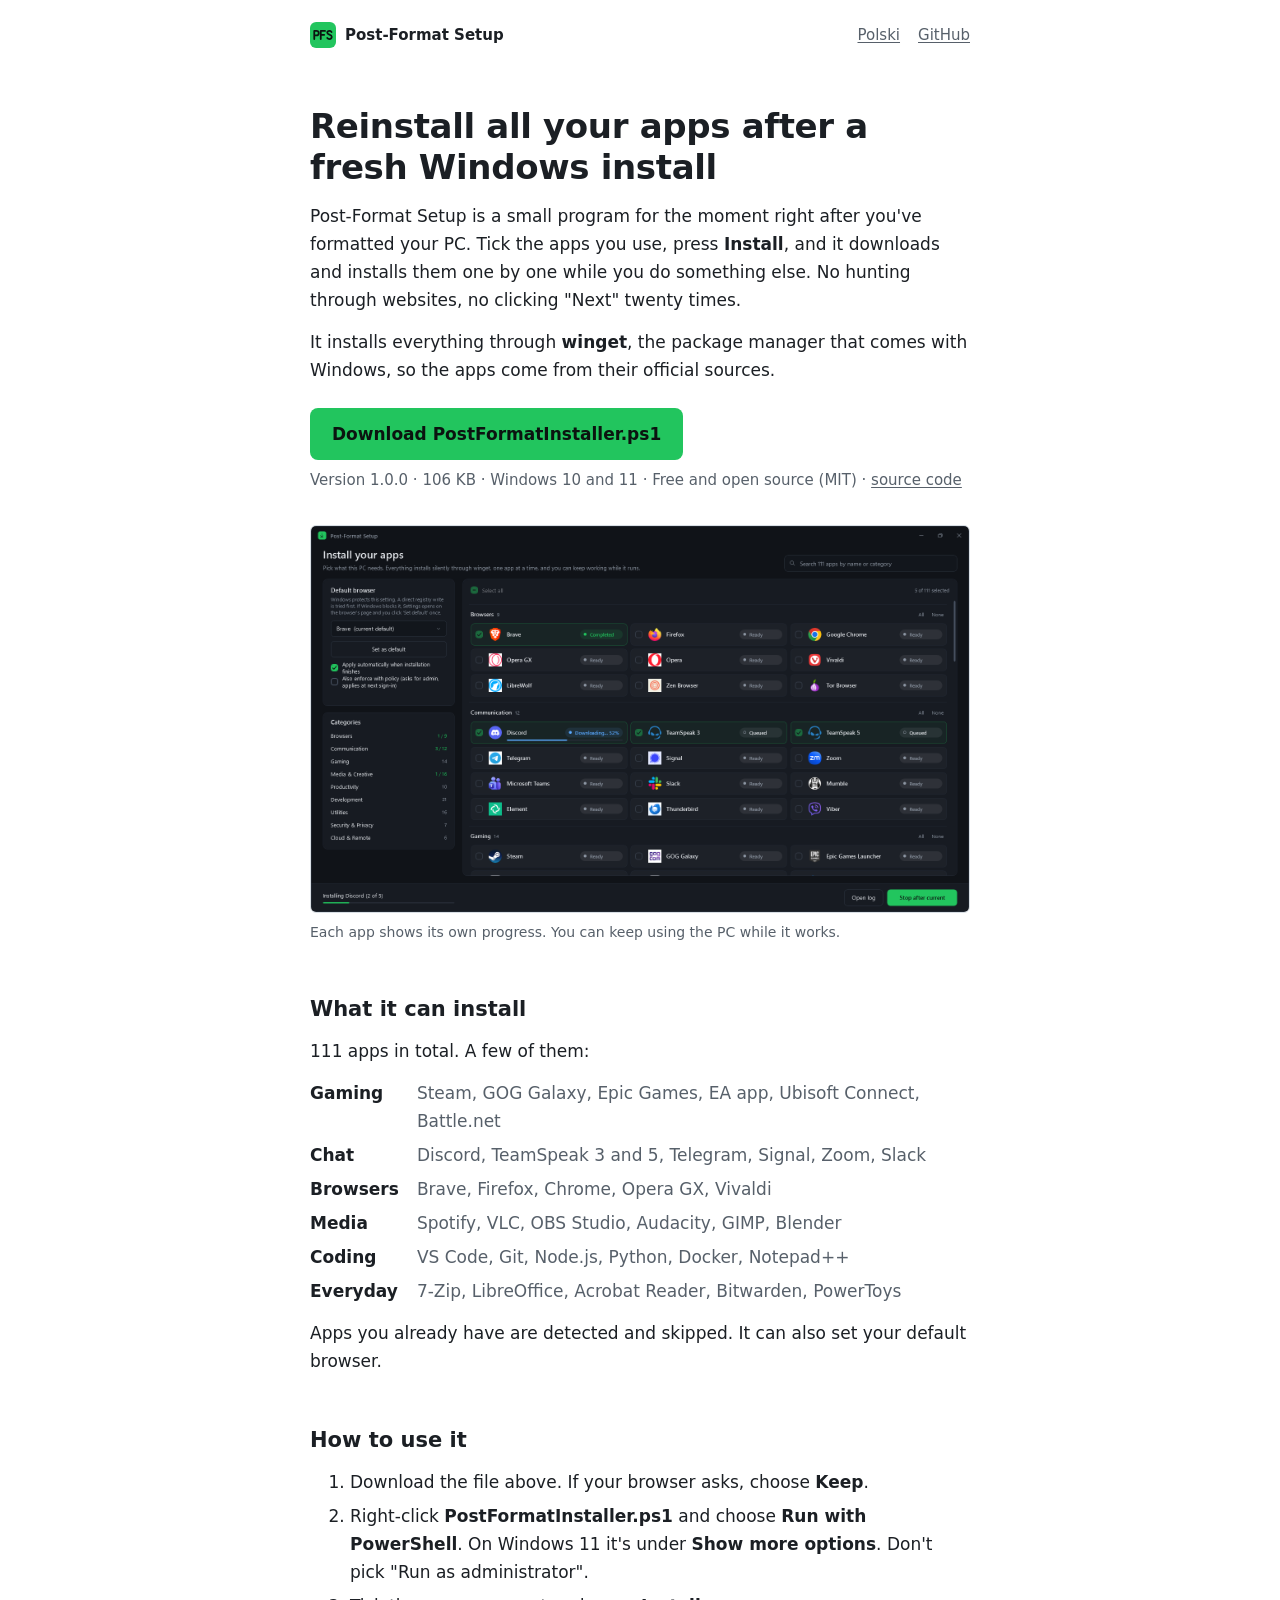
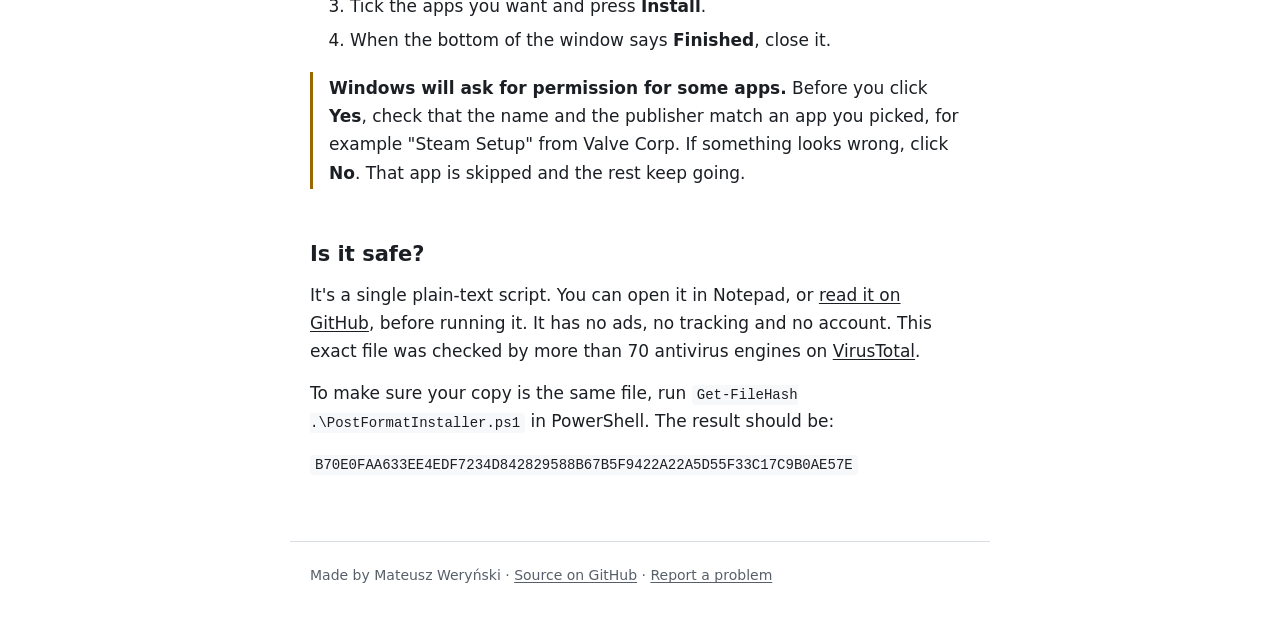
==== commit 97293922: "Add Polish version of the website" ====
--- a/docs/index.html
+++ b/docs/index.html
@@ -10,70 +10,15 @@
 <meta property="og:image" content="https://makteti.github.io/post-format-setup/screenshot.png">
 <link rel="icon" href="favicon.svg" type="image/svg+xml">
 <link rel="apple-touch-icon" href="brand/logo-512.png">
-<style>
-  :root {
-    --bg: #ffffff; --text: #1b1f24; --muted: #57606a; --line: #d8dee4; --soft: #f6f8fa;
-    --button: #22c55e; --button-hover: #1fb455; --on-button: #0b1410; --note: #9a6700;
-    color-scheme: light dark;
-  }
-  @media (prefers-color-scheme: dark) {
-    :root { --bg: #0f1216; --text: #e6e9ed; --muted: #9aa4af; --line: #2a313b; --soft: #161b22; --note: #d29922; }
-  }
-  * { box-sizing: border-box; }
-  body {
-    margin: 0; background: var(--bg); color: var(--text);
-    font: 17px/1.65 "Segoe UI", system-ui, -apple-system, Roboto, Helvetica, Arial, sans-serif;
-  }
-  main, header, footer { max-width: 700px; margin: 0 auto; padding: 0 20px; }
-  a { color: inherit; text-underline-offset: 2px; }
-  a:hover { color: var(--muted); }
-  a:focus-visible { outline: 2px solid currentColor; outline-offset: 2px; border-radius: 3px; }
-  code { font: 14px/1.5 "Cascadia Mono", Consolas, ui-monospace, monospace; background: var(--soft); padding: 2px 5px; border-radius: 4px; overflow-wrap: anywhere; }
-
-  header { display: flex; justify-content: space-between; align-items: center; padding-top: 22px; padding-bottom: 22px; font-size: 15px; }
-  header .name { display: flex; align-items: center; gap: 9px; font-weight: 600; text-decoration: none; }
-  header nav a { margin-left: 18px; color: var(--muted); }
-
-  h1 { font-size: 34px; line-height: 1.2; margin: 36px 0 14px; letter-spacing: -0.01em; }
-  h2 { font-size: 21px; margin: 48px 0 10px; }
-  p, ul, ol { margin: 0 0 14px; }
-  li { margin-bottom: 6px; }
-  .muted { color: var(--muted); }
-
-  .download {
-    display: inline-block; margin: 10px 0 8px; padding: 12px 22px; border-radius: 8px;
-    background: var(--button); color: var(--on-button); font-weight: 600; text-decoration: none;
-  }
-  .download:hover { background: var(--button-hover); color: var(--on-button); }
-  .download:focus-visible { outline: 3px solid var(--text); outline-offset: 3px; }
-  .meta { font-size: 15px; color: var(--muted); }
-
-  figure { margin: 32px 0 0; }
-  figure img { display: block; width: 100%; height: auto; border: 1px solid var(--line); border-radius: 6px; }
-  figcaption { font-size: 14px; color: var(--muted); margin-top: 8px; }
-
-  dl { margin: 0; display: grid; grid-template-columns: max-content 1fr; gap: 6px 18px; }
-  dt { font-weight: 600; }
-  dd { margin: 0; color: var(--muted); }
-
-  .note { border-left: 3px solid var(--note); padding: 2px 0 2px 16px; margin: 18px 0 0; }
-
-  footer { margin-top: 64px; padding-top: 22px; padding-bottom: 40px; border-top: 1px solid var(--line); font-size: 14px; color: var(--muted); }
-
-  @media (max-width: 560px) {
-    body { font-size: 16px; }
-    h1 { font-size: 28px; margin-top: 20px; }
-    dl { grid-template-columns: 1fr; gap: 0; }
-    dd { margin-bottom: 10px; }
-    .download { display: block; text-align: center; }
-  }
-</style>
+<link rel="stylesheet" href="style.css">
+<link rel="alternate" hreflang="en" href="https://makteti.github.io/post-format-setup/">
+<link rel="alternate" hreflang="pl" href="https://makteti.github.io/post-format-setup/pl/">
 </head>
 <body>
 
 <header>
   <a class="name" href="./"><img src="brand/logo.svg" width="26" height="26" alt="">Post-Format Setup</a>
-  <nav><a href="https://github.com/Makteti/post-format-setup">GitHub</a></nav>
+  <nav><a href="pl/" hreflang="pl" lang="pl">Polski</a><a href="https://github.com/Makteti/post-format-setup">GitHub</a></nav>
 </header>
 
 <main>
--- a/docs/style.css
+++ b/docs/style.css
@@ -0,0 +1,57 @@
+  :root {
+    --bg: #ffffff; --text: #1b1f24; --muted: #57606a; --line: #d8dee4; --soft: #f6f8fa;
+    --button: #22c55e; --button-hover: #1fb455; --on-button: #0b1410; --note: #9a6700;
+    color-scheme: light dark;
+  }
+  @media (prefers-color-scheme: dark) {
+    :root { --bg: #0f1216; --text: #e6e9ed; --muted: #9aa4af; --line: #2a313b; --soft: #161b22; --note: #d29922; }
+  }
+  * { box-sizing: border-box; }
+  body {
+    margin: 0; background: var(--bg); color: var(--text);
+    font: 17px/1.65 "Segoe UI", system-ui, -apple-system, Roboto, Helvetica, Arial, sans-serif;
+  }
+  main, header, footer { max-width: 700px; margin: 0 auto; padding: 0 20px; }
+  a { color: inherit; text-underline-offset: 2px; }
+  a:hover { color: var(--muted); }
+  a:focus-visible { outline: 2px solid currentColor; outline-offset: 2px; border-radius: 3px; }
+  code { font: 14px/1.5 "Cascadia Mono", Consolas, ui-monospace, monospace; background: var(--soft); padding: 2px 5px; border-radius: 4px; overflow-wrap: anywhere; }
+
+  header { display: flex; justify-content: space-between; align-items: center; padding-top: 22px; padding-bottom: 22px; font-size: 15px; }
+  header .name { display: flex; align-items: center; gap: 9px; font-weight: 600; text-decoration: none; }
+  header nav a { margin-left: 18px; color: var(--muted); }
+
+  h1 { font-size: 34px; line-height: 1.2; margin: 36px 0 14px; letter-spacing: -0.01em; }
+  h2 { font-size: 21px; margin: 48px 0 10px; }
+  p, ul, ol { margin: 0 0 14px; }
+  li { margin-bottom: 6px; }
+  .muted { color: var(--muted); }
+
+  .download {
+    display: inline-block; margin: 10px 0 8px; padding: 12px 22px; border-radius: 8px;
+    background: var(--button); color: var(--on-button); font-weight: 600; text-decoration: none;
+  }
+  .download:hover { background: var(--button-hover); color: var(--on-button); }
+  .download:focus-visible { outline: 3px solid var(--text); outline-offset: 3px; }
+  .meta { font-size: 15px; color: var(--muted); }
+
+  figure { margin: 32px 0 0; }
+  figure img { display: block; width: 100%; height: auto; border: 1px solid var(--line); border-radius: 6px; }
+  figcaption { font-size: 14px; color: var(--muted); margin-top: 8px; }
+
+  dl { margin: 0; display: grid; grid-template-columns: max-content 1fr; gap: 6px 18px; }
+  dt { font-weight: 600; }
+  dd { margin: 0; color: var(--muted); }
+
+  .note { border-left: 3px solid var(--note); padding: 2px 0 2px 16px; margin: 18px 0 0; }
+
+  footer { margin-top: 64px; padding-top: 22px; padding-bottom: 40px; border-top: 1px solid var(--line); font-size: 14px; color: var(--muted); }
+
+  @media (max-width: 560px) {
+    body { font-size: 16px; }
+    h1 { font-size: 28px; margin-top: 20px; }
+    dl { grid-template-columns: 1fr; gap: 0; }
+    dd { margin-bottom: 10px; }
+    .download { display: block; text-align: center; }
+  }
+  header nav a:first-child { margin-left: 0; }
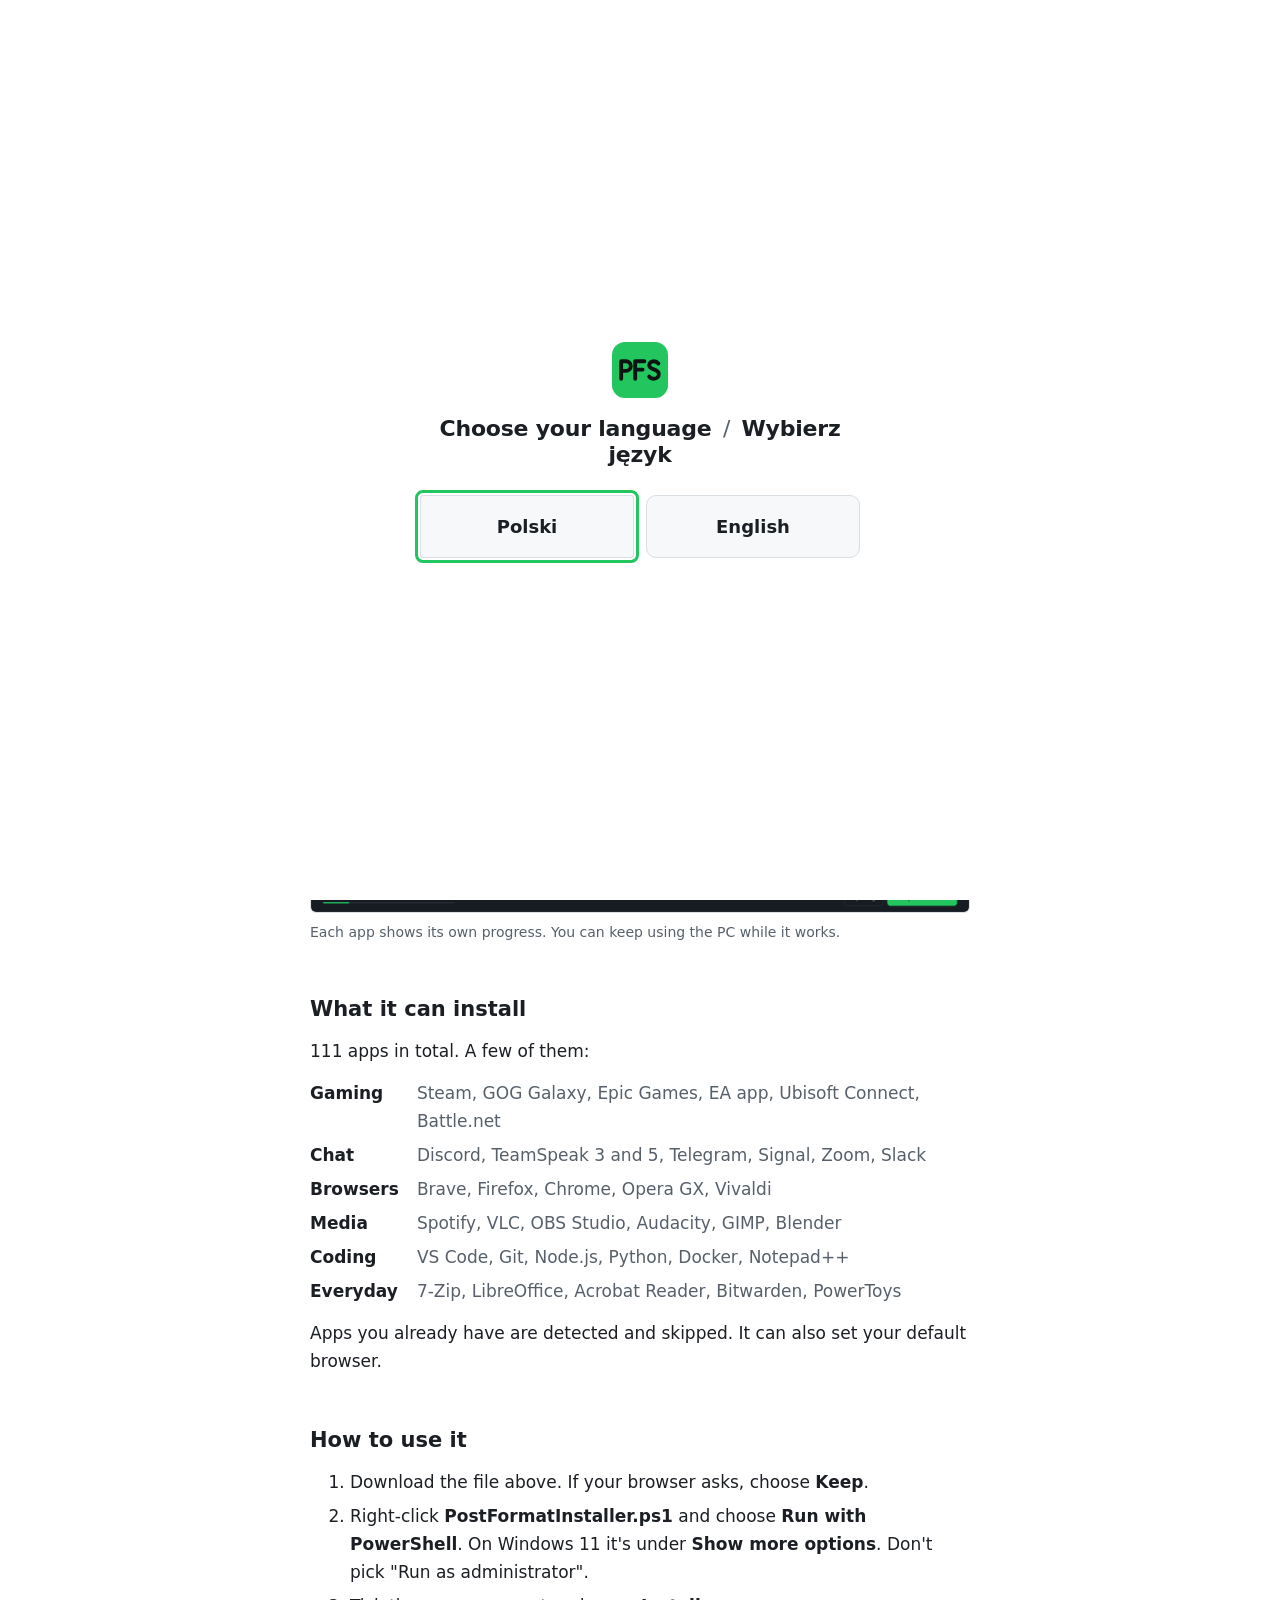
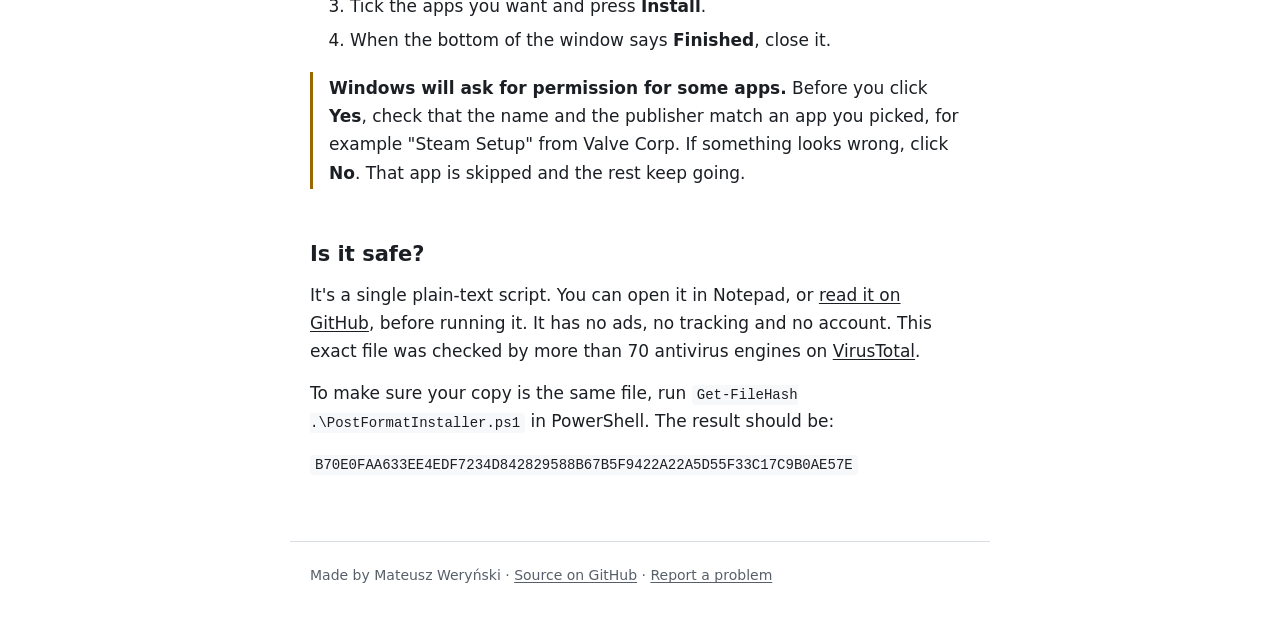
==== commit 5beade50: "Ask for language on first visit and remember the choice" ====
--- a/docs/index.html
+++ b/docs/index.html
@@ -16,9 +16,44 @@
 </head>
 <body>
 
+<!-- Language chooser: shown on the first visit only. The choice is remembered on this device. -->
+<div id="lang-choice" class="lang-choice" role="dialog" aria-modal="true" aria-labelledby="lang-title" hidden>
+  <div class="lang-box">
+    <img src="brand/logo.svg" width="56" height="56" alt="">
+    <h1 id="lang-title"><span lang="en">Choose your language</span> <span class="slash" aria-hidden="true">/</span> <span lang="pl">Wybierz język</span></h1>
+    <div class="lang-buttons">
+      <a class="lang-btn" href="pl/" hreflang="pl" lang="pl" data-lang="pl">Polski</a>
+      <a class="lang-btn" href="./" hreflang="en" lang="en" data-lang="en">English</a>
+    </div>
+  </div>
+</div>
+<script>
+(function () {
+  var saved = null;
+  try { saved = localStorage.getItem('pfs-lang'); } catch (e) {}
+  if (saved === 'pl') { location.replace('pl/'); return; }
+  if (saved === 'en') { return; }
+  var box = document.getElementById('lang-choice');
+  box.hidden = false;
+  document.documentElement.classList.add('choosing');
+  var first = box.querySelector('.lang-btn');
+  box.addEventListener('click', function (e) {
+    var b = e.target.closest('.lang-btn');
+    if (!b) { return; }
+    try { localStorage.setItem('pfs-lang', b.dataset.lang); } catch (err) {}
+    if (b.dataset.lang === 'en') {
+      e.preventDefault();
+      box.hidden = true;
+      document.documentElement.classList.remove('choosing');
+    }
+  });
+  setTimeout(function () { first.focus(); }, 0);
+})();
+</script>
+
 <header>
   <a class="name" href="./"><img src="brand/logo.svg" width="26" height="26" alt="">Post-Format Setup</a>
-  <nav><a href="pl/" hreflang="pl" lang="pl">Polski</a><a href="https://github.com/Makteti/post-format-setup">GitHub</a></nav>
+  <nav><a href="pl/" hreflang="pl" lang="pl" data-lang="pl">Polski</a><a href="https://github.com/Makteti/post-format-setup">GitHub</a></nav>
 </header>
 
 <main>
@@ -66,5 +101,11 @@
   Made by Mateusz Weryński · <a href="https://github.com/Makteti/post-format-setup">Source on GitHub</a> · <a href="https://github.com/Makteti/post-format-setup/issues">Report a problem</a>
 </footer>
 
+<script>
+// Header language link: remember the switch so the entry page doesn't send you back.
+document.querySelectorAll('header nav a[data-lang]').forEach(function (a) {
+  a.addEventListener('click', function () { try { localStorage.setItem('pfs-lang', a.dataset.lang); } catch (e) {} });
+});
+</script>
 </body>
 </html>
--- a/docs/style.css
+++ b/docs/style.css
@@ -55,3 +55,26 @@
     .download { display: block; text-align: center; }
   }
   header nav a:first-child { margin-left: 0; }
+  header .name { white-space: nowrap; }
+  @media (max-width: 400px) {
+    header nav a[href*="github.com"] { display: none; }
+  }
+
+  /* Language chooser (first visit) */
+  .lang-choice { position: fixed; inset: 0; z-index: 10; background: var(--bg); display: grid; place-items: center; padding: 20px; }
+  .lang-choice[hidden] { display: none; }
+  html.choosing body { overflow: hidden; }
+  .lang-box { text-align: center; max-width: 440px; width: 100%; }
+  .lang-box img { display: block; margin: 0 auto 18px; }
+  .lang-box h1 { font-size: 22px; margin: 0 0 26px; font-weight: 600; }
+  .lang-box .slash { color: var(--muted); font-weight: 400; margin: 0 4px; }
+  .lang-buttons { display: grid; grid-template-columns: 1fr 1fr; gap: 12px; }
+  .lang-btn {
+    display: block; padding: 16px 12px; border-radius: 10px; border: 1px solid var(--line);
+    background: var(--soft); font-size: 18px; font-weight: 600; text-decoration: none; color: var(--text);
+    transition: border-color .15s ease, background-color .15s ease;
+  }
+  .lang-btn:hover { border-color: var(--button); color: var(--text); }
+  .lang-btn:focus-visible { outline: 3px solid var(--button); outline-offset: 2px; }
+  @media (prefers-reduced-motion: reduce) { .lang-btn { transition: none; } }
+  @media (max-width: 400px) { .lang-buttons { grid-template-columns: 1fr; } }
